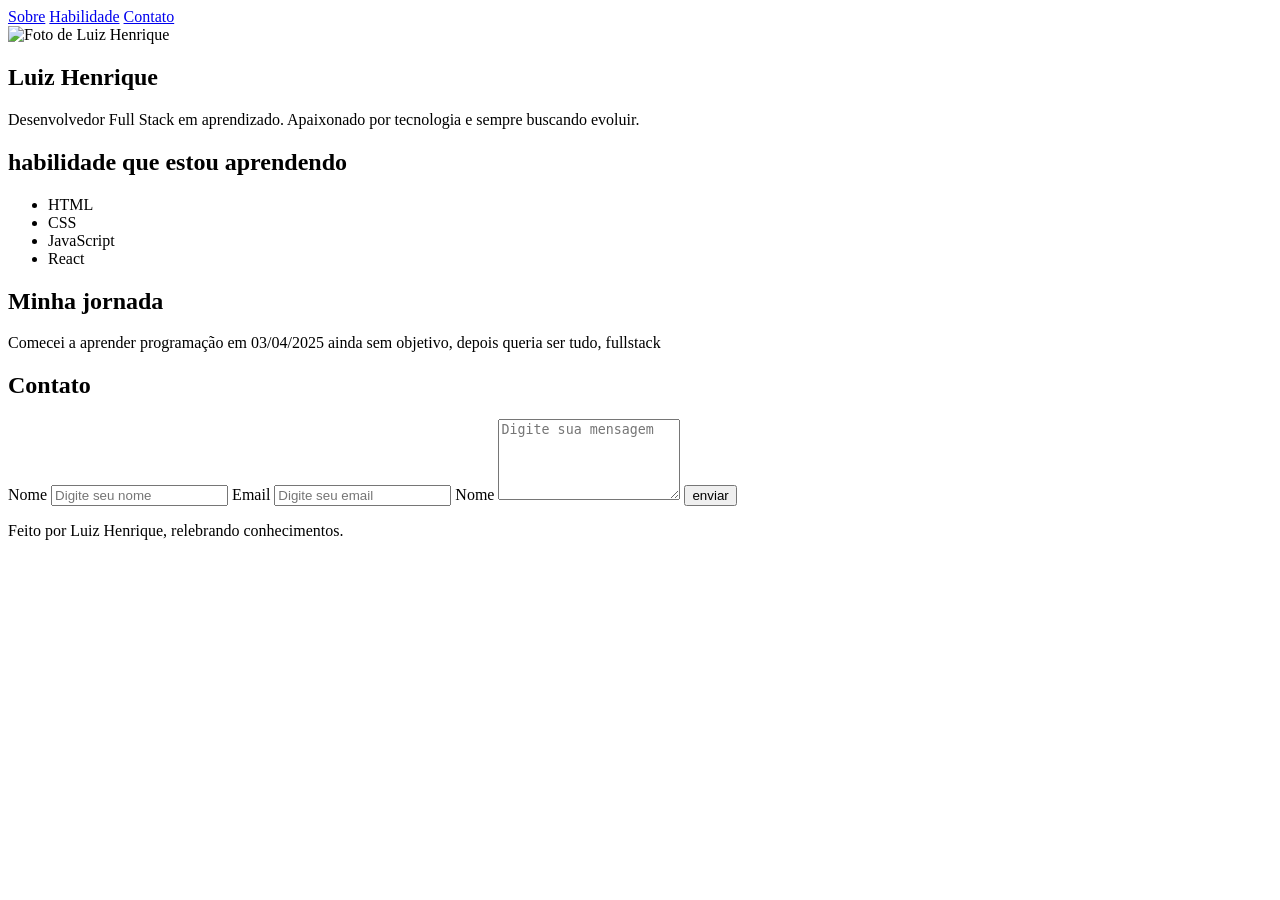
==== 01-html/perfil.html @ be440f46 "chore: criei estrutura do módulo HTML do Frontend e fiz um exercico para treinar semantica" ====
<!doctype html>
<html lang="pt-br">
  <head>
    <meta charset="UTF-8" />
    <meta name="viewport" content="width=device-width, initial-scale=1.0" />
    <meta
      name="description"
      content="Perfil de Luiz Henrique = Desenvolverdor Full Stack"
    />
    <title>Luiz Henrique | Desenvolvedor Full Stack</title>
  </head>
  <body>
    <header>
      <nav>
        <a href="#Sobre">Sobre</a>
        <a href="#Habilidade">Habilidade</a>
        <a href="#Contato">Contato</a>
      </nav>
    </header>

    <main>
      <section id="sobre">
        <img
          src="foto.jpg"
          alt="Foto de Luiz Henrique"
          width="200"
          height="200"
        />
        <h1>Luiz Henrique</h1>
        <p>
          Desenvolvedor Full Stack em aprendizado. Apaixonado por tecnologia e
          sempre buscando evoluir.
        </p>
      </section>

      <section id="habilidade">
        <h2>habilidade que estou aprendendo</h2>
        <ul>
          <li>HTML</li>
          <li>CSS</li>
          <li>JavaScript</li>
          <li>React</li>
        </ul>
      </section>

      <article>
        <h2>Minha jornada</h2>
        <p>
          Comecei a aprender programação em 03/04/2025 ainda sem objetivo,
          depois queria ser tudo, fullstack
        </p>
      </article>

      <section id="contato">
        <h2>Contato</h2>
        <form>
          <label for="nome">Nome</label>
          <input
            type="text"
            id="nome"
            name="nome"
            placeholder="Digite seu nome"
            required
          />

          <label for="email">Email</label>
          <input
            type="email"
            id="email"
            name="email"
            placeholder="Digite seu email"
            required
          />

          <label for="mensagem">Nome</label>
          <textarea
            name="mensagem"
            id="mensagem"
            rows="5"
            placeholder="Digite sua mensagem"
          ></textarea>

          <button type="submit">enviar</button>
        </form>
      </section>
    </main>

    <footer>
        <p>Feito por Luiz Henrique, relebrando conhecimentos.</p>
    </footer>
  </body>
</html>
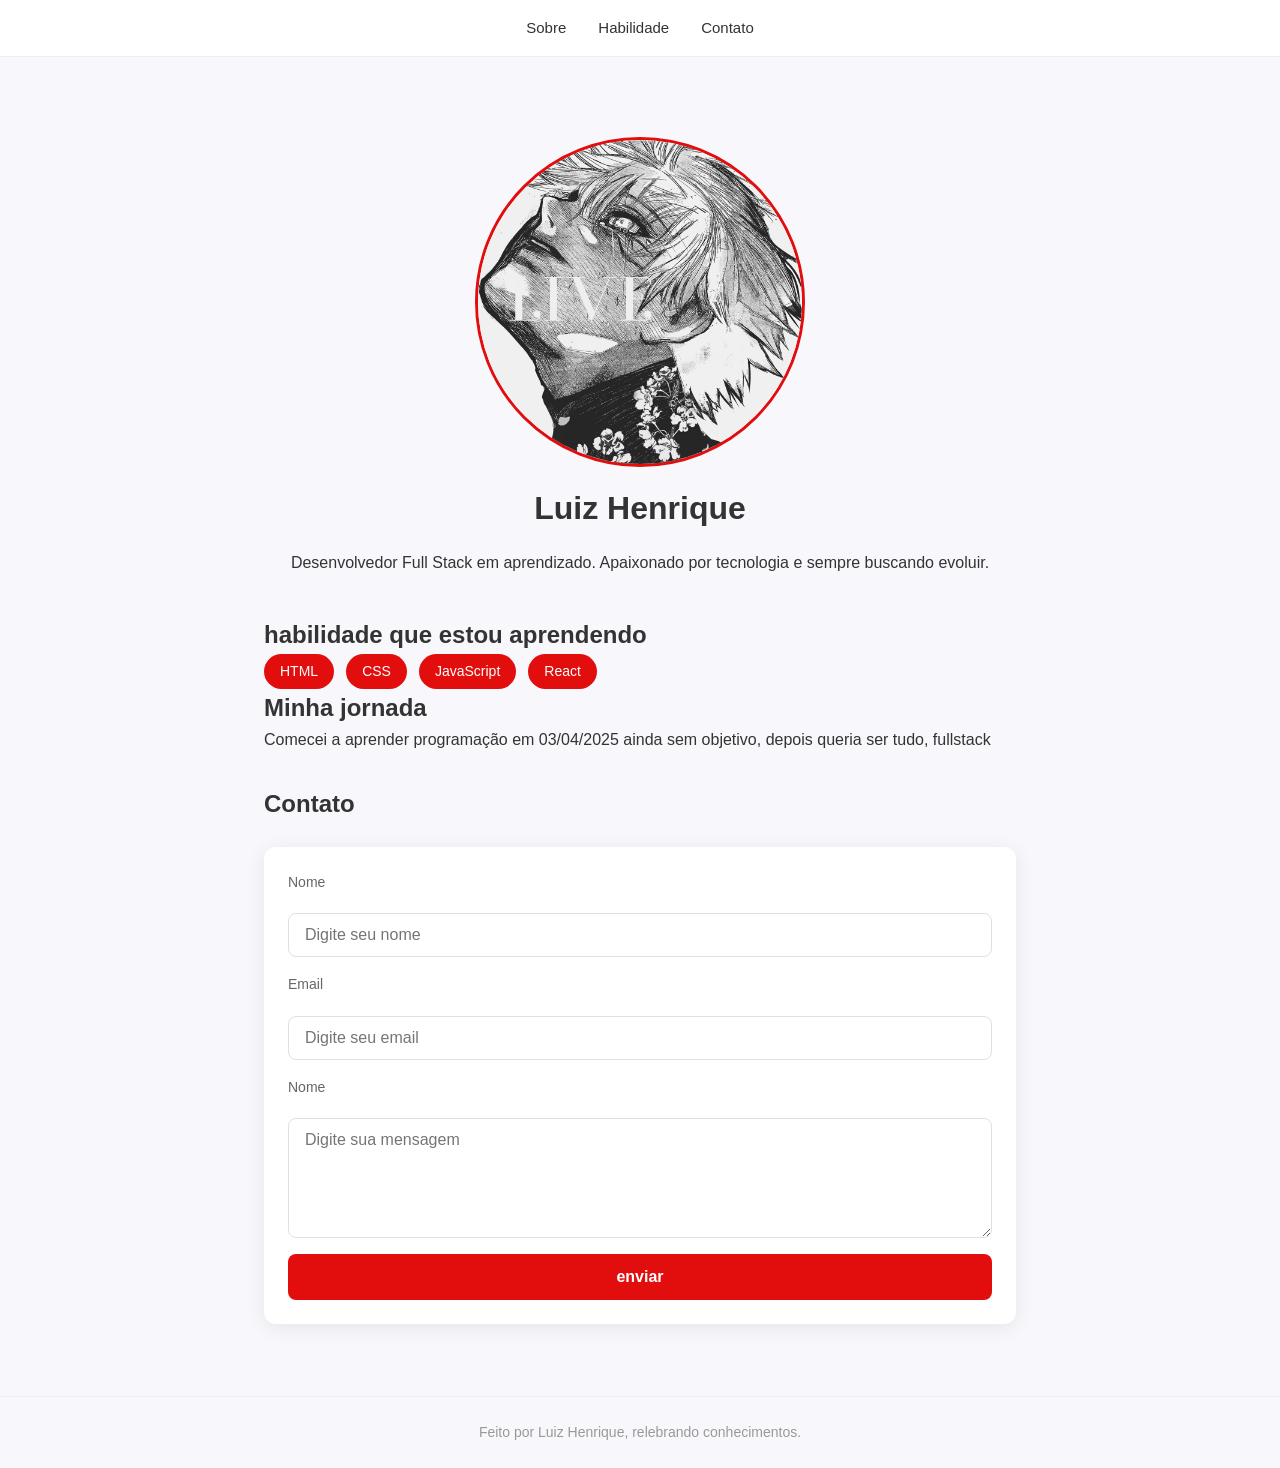
==== commit 7e4dc3e0: "feat: estiliza página de perfil com flexbox e variáveis CSS" ====
--- a/01-html/perfil.html
+++ b/01-html/perfil.html
@@ -8,6 +8,7 @@
       content="Perfil de Luiz Henrique = Desenvolverdor Full Stack"
     />
     <title>Luiz Henrique | Desenvolvedor Full Stack</title>
+    <link rel="stylesheet" href="/02-css/perfil.css">
   </head>
   <body>
     <header>
@@ -21,7 +22,7 @@
     <main>
       <section id="sobre">
         <img
-          src="foto.jpg"
+          src="/img/kaneki.png"
           alt="Foto de Luiz Henrique"
           width="200"
           height="200"
--- a/02-css/perfil.css
+++ b/02-css/perfil.css
@@ -0,0 +1,186 @@
+/* ========== RESET ========== */
+*, *::before, *::after{
+    box-sizing: border-box;
+    margin: 0;
+    padding: 0;
+}
+
+:root{
+    --cor-primaria: #e20e0e;
+    --cor-texto: #333;
+    --cor-fundo: #f8f8fc;
+    --cor-card: #fff;
+    --sombra: 0 4px 20px rgba(0,0,0,0.08);
+    --radius: 12px;
+    --navbar:  #ffffffe6;
+}
+
+html{
+    font-size: 62.5%; scroll-behavior: smooth;
+}
+
+body{
+    font-family: 'Inter', sans-serif;
+    font-size: 1.6rem;
+    line-height: 1.6;
+    color: var(--cor-texto);
+    background-color: var(--cor-fundo);
+}
+
+header{
+    position: sticky ;
+    top: 0;
+    background-color:var(--navbar);
+    backdrop-filter: blur(10px);
+    border-bottom: 0.5px solid #eee;
+    z-index: 100;
+    padding: 1.6rem 0;
+}
+
+nav{
+    display: flex;
+    justify-content: center;
+    gap: 3.2rem;
+    max-width: 1200px;
+    margin: 0 auto;
+    padding: 0 2.4rem;
+}
+
+nav a {
+    font-size: 1.5rem;
+    color: var(--cor-texto);
+    font-weight: 500;
+    text-decoration: none;
+    transition: color 0.2s ease;
+}
+
+nav a:hover{
+    color: var(--cor-primaria);
+}
+
+main {
+    max-width: 800px;
+    margin: 0 auto;
+    padding: 4rem 2.4rem;
+}
+
+#sobre{
+    display:flex;
+    flex-direction: column;
+    align-items: center;
+    text-align: center;
+    padding: 4rem 0;
+    gap: 1.6rem;
+}
+
+#sobre img{
+    width: 330px;
+    height: 330px;
+    border-radius: 50%;
+    object-fit: cover;  
+    border: 3px solid var(--cor-primaria)  ;
+}
+
+#sobre h1 {
+  font-size: 3.2rem;
+  font-weight: 700;
+}
+
+#habilidades{
+  padding: 3.2rem 0;
+}
+
+#habilidades h2 {
+  font-size: 2.4rem;
+  margin-bottom: 1.6rem;
+}
+
+#habilidade ul{
+    list-style: none;
+    display: flex;
+    gap: 1.2rem;
+    flex-wrap: wrap;
+}
+
+#habilidade li {
+  background: var(--cor-primaria);
+  color: white;
+  padding: 0.6rem 1.6rem;
+  border-radius: 100px;
+  font-size: 1.4rem;
+  font-weight: 500;
+}
+
+#contato{
+    padding: 3.2rem 0;
+}
+
+#contato h2 { font-size: 2.4rem; margin-bottom: 2.4rem; }
+
+form{
+    display: flex;
+    flex-direction: column;
+    gap: 1.6rem;
+    background: var(--cor-card);
+    padding: 2.4rem;
+    border-radius: var(--radius);
+    box-shadow: var(--sombra);
+}
+label {
+  font-size: 1.4rem;
+  font-weight: 500;
+  color: #666;
+  margin-bottom: 4px;
+  display: block;
+}
+
+input, textarea {
+  width: 100%;
+  padding: 1.2rem 1.6rem;
+  border: 1px solid #e0e0e0;
+  border-radius: 8px;
+  font-size: 1.6rem;
+  font-family: inherit;
+  transition: border-color 0.2s ease, box-shadow 0.2s ease;
+}
+
+input:focus, textarea:focus {
+  outline: none;
+  border-color: var(--cor-primaria);
+  box-shadow: 0 0 0 3px rgba(108, 99, 255, 0.15);
+}
+
+textarea { resize: vertical; min-height: 120px; }
+
+button[type="submit"] {
+  background: var(--cor-primaria);
+  color: white;
+  padding: 1.4rem 2.4rem;
+  border: none;
+  border-radius: 8px;
+  font-size: 1.6rem;
+  font-weight: 600;
+  cursor: pointer;
+  transition: transform 0.2s ease, box-shadow 0.2s ease;
+}
+
+
+button[type="submit"]:hover {
+  transform: translateY(-2px);
+  box-shadow: 0 8px 20px rgba(108, 99, 255, 0.35);
+}
+
+footer {
+  text-align: center;
+  padding: 2.4rem;
+  color: #999;
+  font-size: 1.4rem;
+  border-top: 1px solid #eee;
+}
+
+/* ========== RESPONSIVIDADE ========== */
+@media screen and (max-width: 600px) {
+  nav { gap: 1.6rem; }
+  #sobre h1 { font-size: 2.4rem; }
+  form { padding: 1.6rem; }
+}
